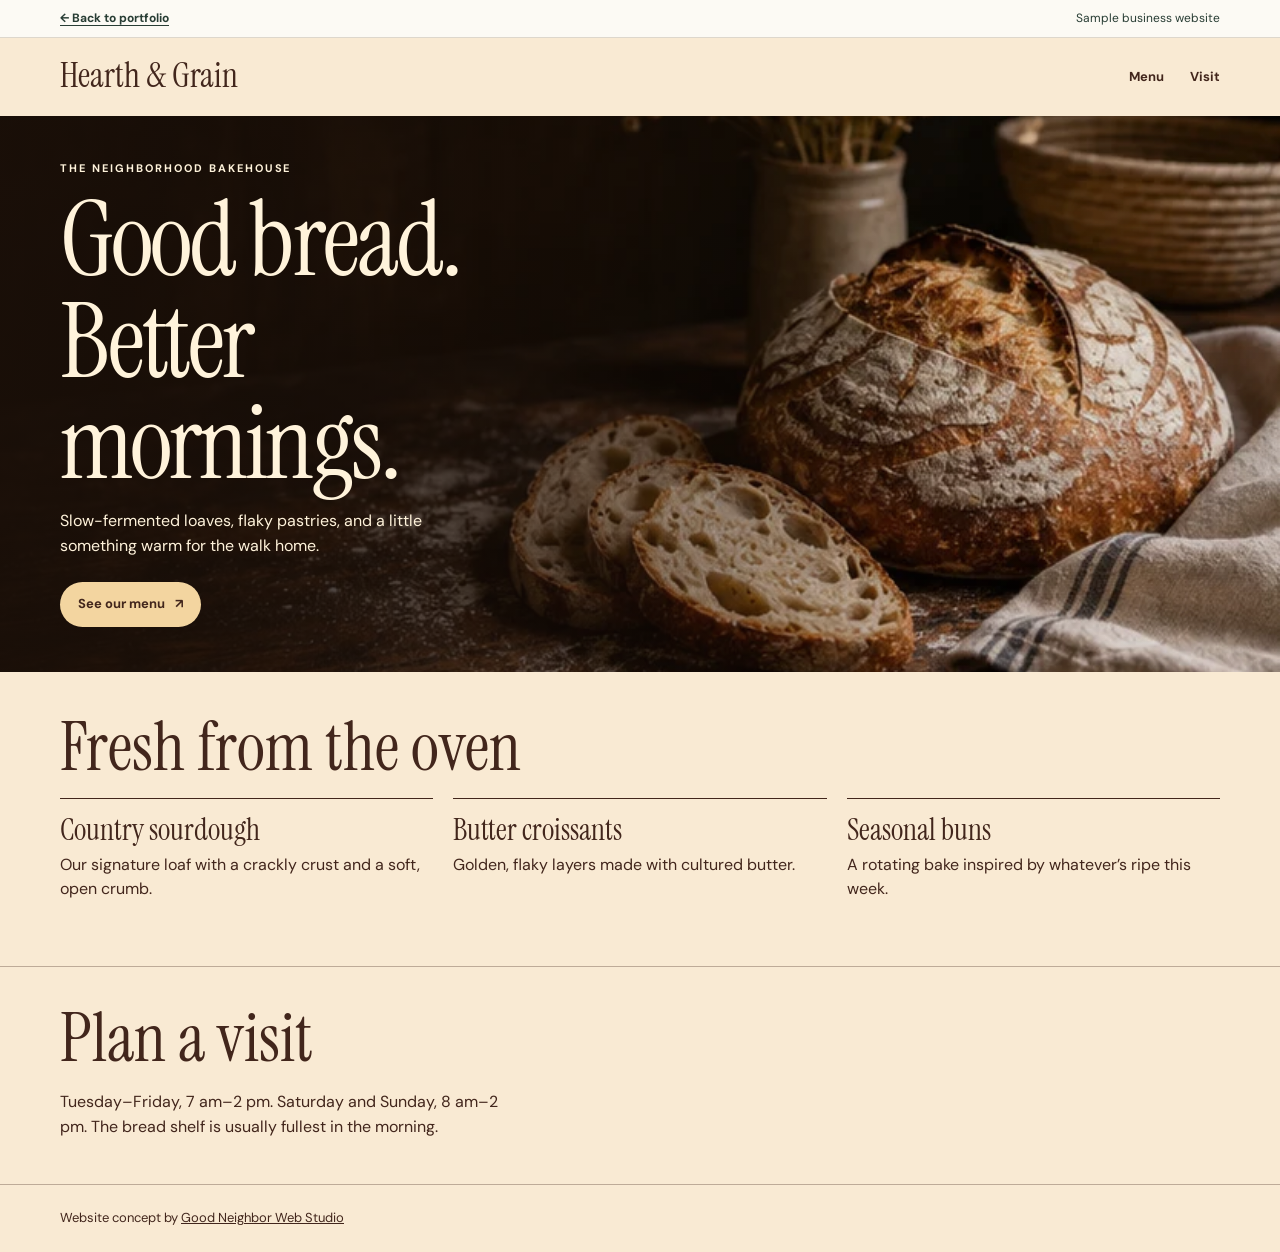
==== docs/examples/bakery.html @ e71bd466 "Build Good Neighbor Web Studio portfolio" ====
<!doctype html>
<html lang="en">
<head>
  <meta charset="utf-8">
  <meta name="viewport" content="width=device-width, initial-scale=1">
  <meta name="description" content="Hearth &amp; Grain, a artisan bakery website concept by Good Neighbor Web Studio.">
  <title>Hearth &amp; Grain | Good Neighbor Web Studio Example</title>
  <link rel="icon" href="../assets/mark.svg" type="image/svg+xml">
  <link rel="preconnect" href="https://fonts.googleapis.com">
  <link rel="preconnect" href="https://fonts.gstatic.com" crossorigin>
  <link href="https://fonts.googleapis.com/css2?family=DM+Sans:wght@400;500;600;700&amp;family=Instrument+Serif:ital@0;1&amp;display=swap" rel="stylesheet">
  <link rel="stylesheet" href="../assets/demo.css">
</head>
<body class="bakery">
  <div class="demo-banner"><a href="../#work">← Back to portfolio</a><span>Sample business website</span></div>
  <header class="wrap"><a href="./bakery.html" class="brand">Hearth &amp; Grain</a><nav aria-label="Hearth &amp; Grain navigation"><a href="#details">Menu</a><a href="#next">Visit</a></nav></header>
  <main>
    <section class="hero"><img src="../assets/bakery.webp" alt="Rustic sourdough loaf on a wooden table" width="834" height="468" fetchpriority="high"><div class="hero-copy wrap"><p class="kicker">THE NEIGHBORHOOD BAKEHOUSE</p><h1>Good bread.<br>Better mornings.</h1><p>Slow-fermented loaves, flaky pastries, and a little something warm for the walk home.</p><a class="cta" href="#details">See our menu <span aria-hidden="true">↗</span></a></div></section>
    <section class="details wrap" id="details">
      <h2>Fresh from the oven</h2>
      <div class="items">
        <article><h3>Country sourdough</h3><p>Our signature loaf with a crackly crust and a soft, open crumb.</p></article>
        <article><h3>Butter croissants</h3><p>Golden, flaky layers made with cultured butter.</p></article>
        <article><h3>Seasonal buns</h3><p>A rotating bake inspired by whatever’s ripe this week.</p></article>
      </div>
    </section>
    <section class="next" id="next"><div class="wrap"><h2>Plan a visit</h2><p>Tuesday–Friday, 7 am–2 pm. Saturday and Sunday, 8 am–2 pm. The bread shelf is usually fullest in the morning.</p></div></section>
  </main>
  <footer class="wrap">Website concept by <a href="../">Good Neighbor Web Studio</a></footer>
</body>
</html>
---- docs/assets/demo.css ----
:root { color-scheme: light; --serif:"Instrument Serif",Georgia,serif; --sans:"DM Sans",system-ui,sans-serif; }
*, *::before, *::after { box-sizing: border-box; }
html { scroll-behavior: smooth; }
body { margin: 0; background: var(--paper); color: var(--ink); font: 16px/1.55 var(--sans); }
body.bakery { --paper:#f9ead3; --ink:#42261c; --button:#7b341f; --button-ink:#fff7e8; }
body.landscaping { --paper:#eff0e7; --ink:#202e25; --button:#354f3c; --button-ink:#fff; }
body.salon { --paper:#f7e1d6; --ink:#542b28; --button:#713a36; --button-ink:#fff5ee; }
body.pilates { --paper:#eeebf4; --ink:#352849; --button:#493d61; --button-ink:#fff; }
a { color: inherit; }
a:focus-visible, summary:focus-visible { outline: 2px solid currentColor; outline-offset: 4px; }
img { display:block; max-width:100%; }
h1,h2,h3,p { margin: 0; }
h1,h2,h3 { font: 400 1em/.98 var(--serif); }
.wrap { width: min(100% - 88px, 1160px); margin-inline:auto; }
.demo-banner { background: #fcfaf4; color: #283d34; display:flex; justify-content:space-between; align-items:center; gap:10px; padding: 9px max(28px, calc((100% - 1160px) / 2)); font-size: 12px; border-bottom: 1px solid #ddd7cc; }
.demo-banner a { font-weight:700; text-underline-offset:3px; }
header { min-height: 78px; display:flex; align-items:center; justify-content:space-between; gap: 18px; }
.brand { font: 400 34px/.95 var(--serif); text-decoration:none; }
header nav { display:flex; align-items:center; gap:26px; font-size: 13px; font-weight:700; }
header nav a { text-decoration:none; }
header nav a:hover { text-decoration:underline; text-underline-offset:5px; }
.kicker { font-size: 11px; line-height: 1.4; font-weight:700; letter-spacing:.18em; text-transform:uppercase; }
h1 { font-size:clamp(62px,8.1vw,110px); letter-spacing:-.028em; margin: 13px 0 15px; }
.hero p:not(.kicker) { max-width: 34ch; }
.cta { display:inline-flex; align-items:center; gap:10px; margin-top:24px; padding:12px 18px; border-radius: 100px; background:var(--button); color:var(--button-ink); font-size:13px; font-weight:700; text-decoration:none; }
.cta:hover { text-decoration:underline; text-underline-offset:4px; }
.split { display:grid; grid-template-columns: .93fr 1.07fr; align-items: stretch; }
.split-copy { align-self:center; padding: 48px 24px 50px 0; }
.split > img { width:100%; height:100%; aspect-ratio:1.24; object-fit:cover; }
.bakery .hero { position:relative; isolation:isolate; color:#fff3db; min-height: 510px; display:grid; align-items:center; background:#322019; }
.bakery .hero img { position:absolute; inset:0; width:100%; height:100%; object-fit:cover; object-position: center 62%; z-index:-2; }
.bakery .hero::before { content:''; position:absolute; inset:0; z-index:-1; background:linear-gradient(90deg,#1a0f08ed 0%,#1a0f089e 34%,#1a0f0810 75%); }
.bakery .hero-copy { padding-block:45px; }
.bakery .hero h1 { max-width: 10ch; }
.bakery .cta { --button:#f3d5a0; --button-ink:#42261c; }
.landscaping .brand { font: 700 20px/1 var(--sans); letter-spacing:-.04em; }
.landscaping .hero h1 { font-family:var(--sans); font-weight:700; font-size:clamp(52px,6.8vw,96px); line-height:.98; letter-spacing:-.07em; }
.landscaping .split > img { border-radius: 5px; }
.salon .split { grid-template-columns: 1.07fr .93fr; border-top: 1px solid #d9b7a7; }
.salon .split-copy { padding: 40px 10px 36px 10%; }
.salon .split > img { border-radius:49% 49% 0 0 / 44% 44% 0 0; }
.salon .hero h1 { font-style: italic; }
.pilates .hero { text-align:center; padding-top: 32px; }
.pilates .hero p:not(.kicker) { margin-inline:auto; max-width: 49ch; }
.pilates .hero > img { width:100%; height:350px; object-fit:cover; object-position:center 58%; border-radius: 210px 210px 8px 8px; margin-top: 30px; }
.details { padding-block:42px 48px; }
.details h2, .next h2 { font-size:clamp(40px,5.6vw,68px); margin-bottom:18px; }
.items { display:grid; grid-template-columns:repeat(3,1fr); gap:20px; }
.items article { border-top:1px solid currentColor; padding: 16px 0; }
.items h3 { font-size:30px; margin-bottom:8px; }
.items p, .next p { max-width: 42ch; }
.next { border-block:1px solid color-mix(in srgb, currentColor 32%, transparent); padding-block:38px 45px; }
.next details { margin-top:20px; max-width:560px; }
.next summary { font-weight:700; cursor:pointer; width:fit-content; text-underline-offset:4px; }
.next details p { padding-top:10px; }
footer { padding-block: 23px; font-size:13px; }
@media (max-width: 720px) {
  .wrap { width: min(100% - 38px, 550px); }
  .demo-banner { padding-inline:19px; }
  header { min-height:65px; }
  .brand { font-size: 26px; }
  header nav { gap:12px; font-size:11px; }
  h1 { font-size: clamp(58px, 12vw, 82px); }
  .bakery .hero { min-height: 480px; }
  .bakery .hero img { object-position: 62% center; }
  .bakery .hero::before { background:linear-gradient(90deg,#1a0f08da 5%,#1a0f0890 45%,#1a0f0828); }
  .split, .salon .split { grid-template-columns:1fr; }
  .split-copy, .salon .split-copy { padding:32px 0; }
  .salon .split-copy { grid-row:1; }
  .split > img { max-height: 390px; }
  .pilates .hero > img { height:240px; border-radius: 90px 90px 8px 8px; }
  .items { grid-template-columns:1fr; gap:9px; }
}
@media (prefers-reduced-motion: reduce) {
  html { scroll-behavior:auto; }
}
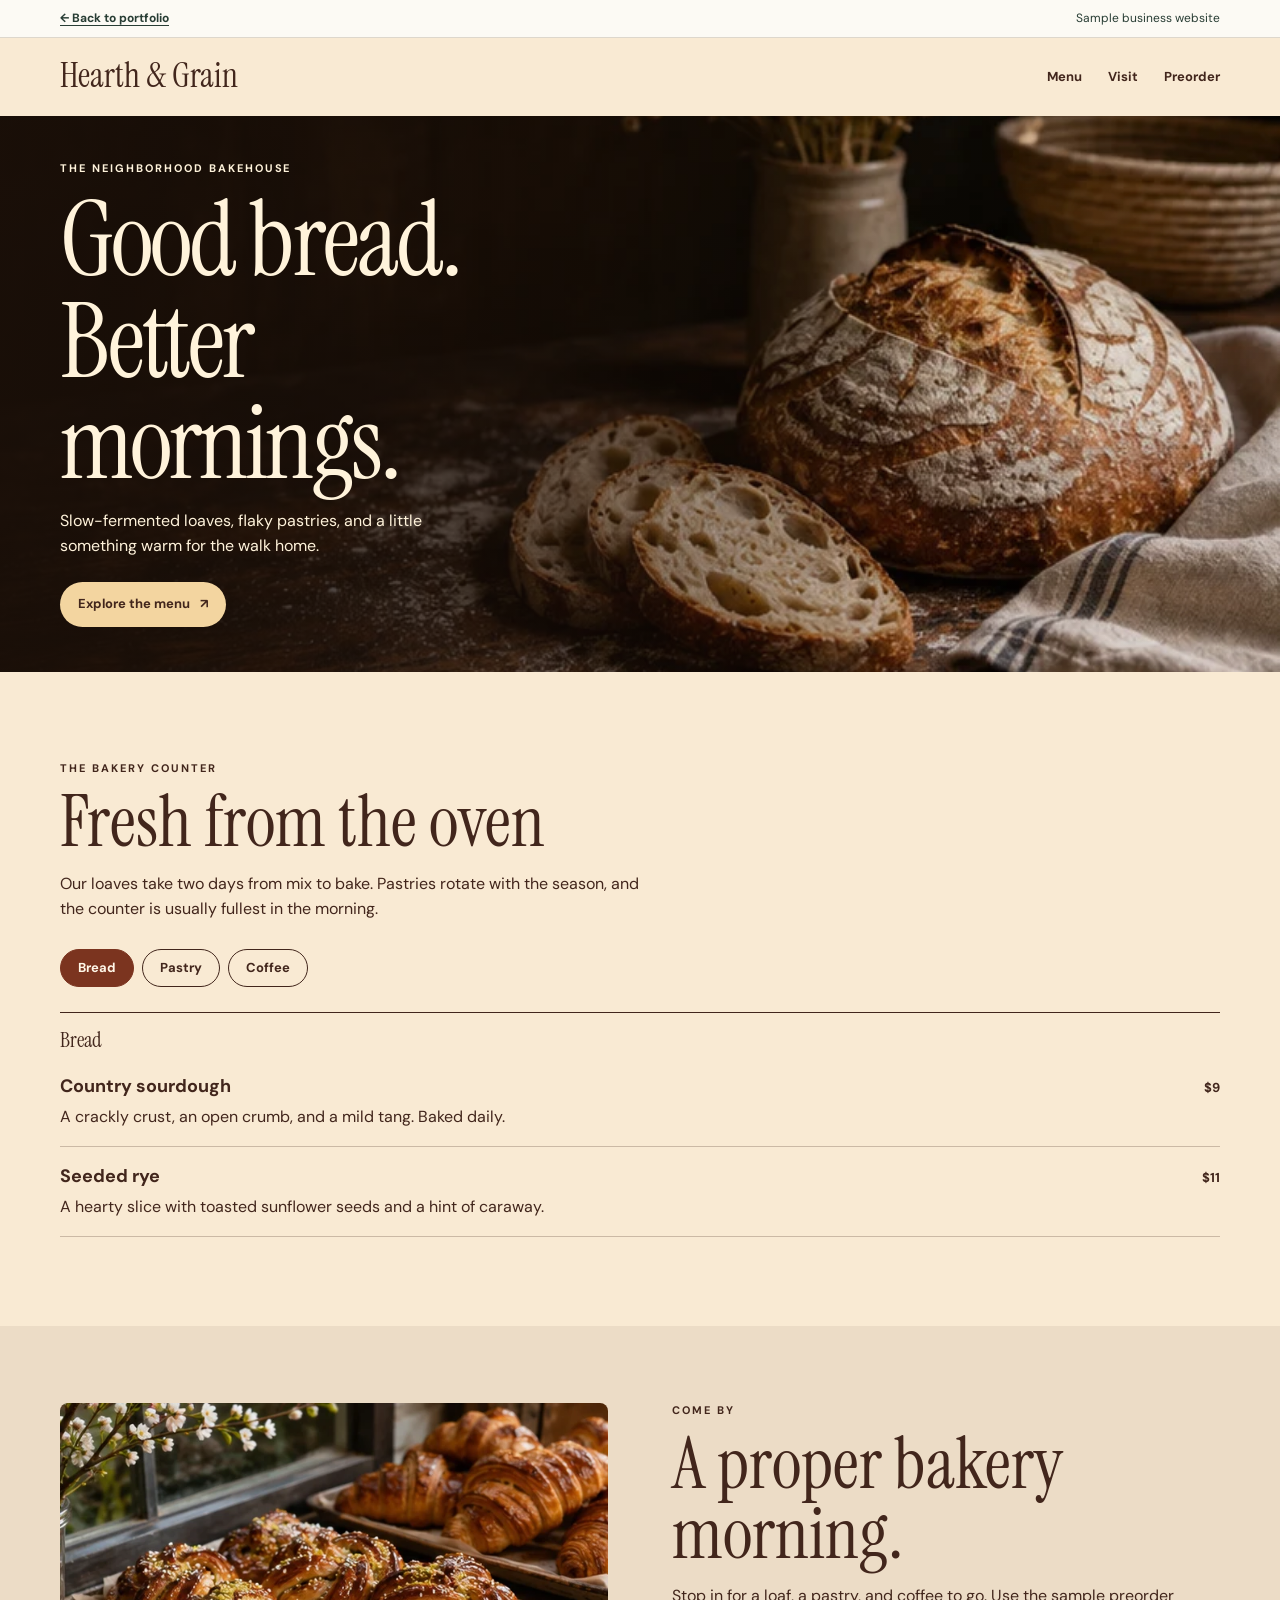
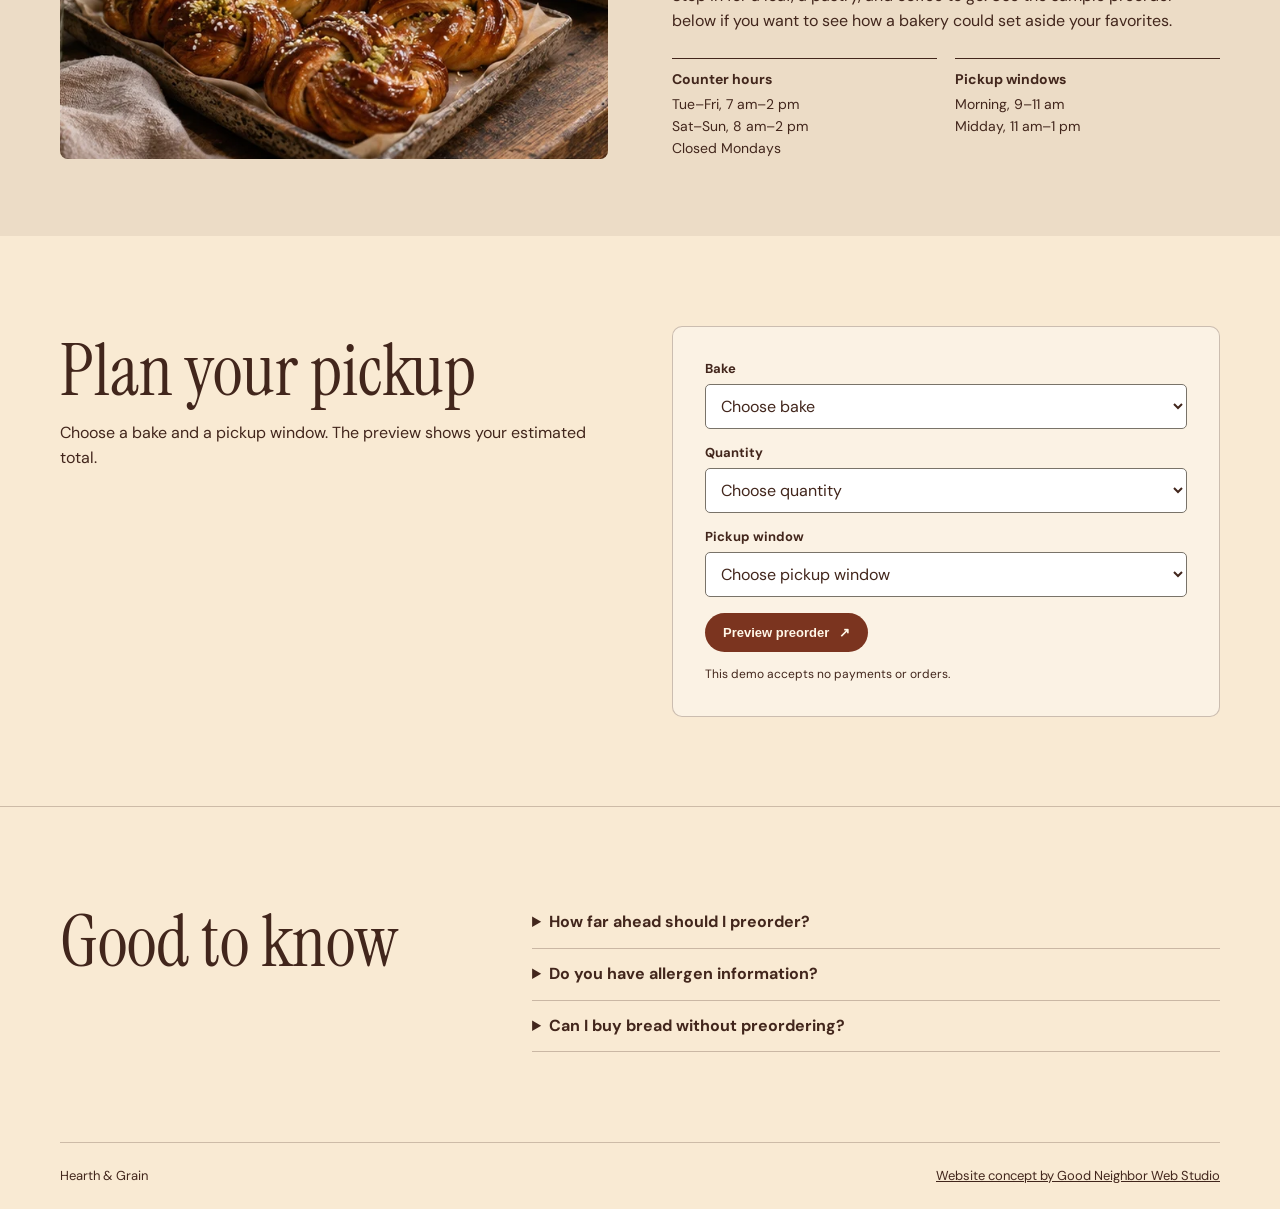
==== commit 7e83f395: "Expand portfolio demos and add a customer walkthrough" ====
--- a/docs/examples/bakery.html
+++ b/docs/examples/bakery.html
@@ -10,22 +10,74 @@
   <link rel="preconnect" href="https://fonts.gstatic.com" crossorigin>
   <link href="https://fonts.googleapis.com/css2?family=DM+Sans:wght@400;500;600;700&amp;family=Instrument+Serif:ital@0;1&amp;display=swap" rel="stylesheet">
   <link rel="stylesheet" href="../assets/demo.css">
+  <script src="../assets/demo.js" defer></script>
 </head>
 <body class="bakery">
-  <div class="demo-banner"><a href="../#work">← Back to portfolio</a><span>Sample business website</span></div>
-  <header class="wrap"><a href="./bakery.html" class="brand">Hearth &amp; Grain</a><nav aria-label="Hearth &amp; Grain navigation"><a href="#details">Menu</a><a href="#next">Visit</a></nav></header>
+  <div class="demo-banner"><a href="../index.html#work">← Back to portfolio</a><span>Sample business website</span></div>
+  <header class="wrap"><a href="./bakery.html" class="brand">Hearth &amp; Grain</a><nav aria-label="Hearth &amp; Grain navigation"><a href="#details">Menu</a><a href="#visit">Visit</a><a href="#next">Preorder</a></nav></header>
   <main>
-    <section class="hero"><img src="../assets/bakery.webp" alt="Rustic sourdough loaf on a wooden table" width="834" height="468" fetchpriority="high"><div class="hero-copy wrap"><p class="kicker">THE NEIGHBORHOOD BAKEHOUSE</p><h1>Good bread.<br>Better mornings.</h1><p>Slow-fermented loaves, flaky pastries, and a little something warm for the walk home.</p><a class="cta" href="#details">See our menu <span aria-hidden="true">↗</span></a></div></section>
+    <section class="hero"><img src="../assets/bakery.webp" alt="Rustic sourdough loaf on a wooden table" width="834" height="468" fetchpriority="high"><div class="hero-copy wrap"><p class="kicker">THE NEIGHBORHOOD BAKEHOUSE</p><h1>Good bread.<br>Better mornings.</h1><p>Slow-fermented loaves, flaky pastries, and a little something warm for the walk home.</p><a class="cta" href="#details">Explore the menu <span aria-hidden="true">↗</span></a></div></section>
     <section class="details wrap" id="details">
-      <h2>Fresh from the oven</h2>
-      <div class="items">
-        <article><h3>Country sourdough</h3><p>Our signature loaf with a crackly crust and a soft, open crumb.</p></article>
-        <article><h3>Butter croissants</h3><p>Golden, flaky layers made with cultured butter.</p></article>
-        <article><h3>Seasonal buns</h3><p>A rotating bake inspired by whatever’s ripe this week.</p></article>
+      <div class="demo-section-heading">
+        <p class="kicker">The bakery counter</p>
+        <h2>Fresh from the oven</h2>
+        <p>Our loaves take two days from mix to bake. Pastries rotate with the season, and the counter is usually fullest in the morning.</p>
+      </div>
+      <div class="menu-filters" hidden aria-label="Menu categories"><button type="button" aria-pressed="true" data-category="0">Bread</button><button type="button" aria-pressed="false" data-category="1">Pastry</button><button type="button" aria-pressed="false" data-category="2">Coffee</button></div>
+      <div class="menu-groups">
+        <div class="menu-group" data-group="0"><h3>Bread</h3>
+          <article><div><h4>Country sourdough</h4><p>A crackly crust, an open crumb, and a mild tang. Baked daily.</p></div><span>$9</span></article>
+          <article><div><h4>Seeded rye</h4><p>A hearty slice with toasted sunflower seeds and a hint of caraway.</p></div><span>$11</span></article>
+        </div>
+        <div class="menu-group" data-group="1"><h3>Pastry</h3>
+          <article><div><h4>Butter croissant</h4><p>Cultured butter folded into golden, flaky layers.</p></div><span>$4.50</span></article>
+          <article><div><h4>Cardamom bun</h4><p>A soft knot with freshly ground cardamom and a sugar glaze.</p></div><span>$5</span></article>
+        </div>
+        <div class="menu-group" data-group="2"><h3>Coffee</h3>
+          <article><div><h4>Batch brew</h4><p>A rotating single-origin coffee from our neighborhood roaster.</p></div><span>$3.50</span></article>
+          <article><div><h4>Cappuccino</h4><p>Espresso and steamed milk. Oat milk available.</p></div><span>$4.75</span></article>
+        </div>
       </div>
     </section>
-    <section class="next" id="next"><div class="wrap"><h2>Plan a visit</h2><p>Tuesday–Friday, 7 am–2 pm. Saturday and Sunday, 8 am–2 pm. The bread shelf is usually fullest in the morning.</p></div></section>
+    <section class="demo-feature" id="visit">
+      <div class="wrap feature-grid">
+        <img src="../assets/bakery-menu.webp" alt="Fresh croissants and cardamom buns on bakery trays" width="834" height="468" loading="lazy">
+        <div>
+          <p class="kicker">Come by</p>
+          <h2>A proper bakery morning.</h2>
+          <p>Stop in for a loaf, a pastry, and coffee to go. Use the sample preorder below if you want to see how a bakery could set aside your favorites.</p>
+          <dl class="demo-facts">
+          <div><dt>Counter hours</dt><dd>Tue–Fri, 7 am–2 pm<br>Sat–Sun, 8 am–2 pm<br>Closed Mondays</dd></div>
+          <div><dt>Pickup windows</dt><dd>Morning, 9–11 am<br>Midday, 11 am–1 pm</dd></div>
+          </dl>
+        </div>
+      </div>
+    </section>
+    <section class="next" id="next">
+      <div class="wrap booking-grid">
+        <div><h2>Plan your pickup</h2><p>Choose a bake and a pickup window. The preview shows your estimated total.</p></div>
+        <div class="demo-form-panel">
+          <form class="demo-form" data-result="Here’s your sample preorder." hidden>
+        <label>Bake<select name="bake" required><option value="" selected disabled>Choose bake</option><option data-price='9'>Country sourdough</option><option data-price='11'>Seeded rye</option><option data-price='4.50'>Butter croissant</option><option data-price='5'>Cardamom bun</option></select></label>
+        <label>Quantity<select name="quantity" required><option value="" selected disabled>Choose quantity</option><option>1</option><option>2</option><option>3</option><option>4</option><option>5</option><option>6</option></select></label>
+        <label>Pickup window<select name="pickup" required><option value="" selected disabled>Choose pickup window</option><option>Next open day, 9–11 am</option><option>Next open day, 11 am–1 pm</option></select></label>
+            <button type="submit" class="cta">Preview preorder <span aria-hidden="true">↗</span></button>
+          </form>
+          <div class="demo-result" role="status"></div>
+          <p class="demo-note">This demo accepts no payments or orders.</p>
+          <noscript>Enable JavaScript to try this preview.</noscript>
+        </div>
+      </div>
+    </section>
+    <section class="faq wrap">
+      <h2>Good to know</h2>
+      <div>
+        <details><summary>How far ahead should I preorder?</summary><p>For this sample menu, choose a pickup window for the next open day. Large orders typically need two days’ notice.</p></details>
+        <details><summary>Do you have allergen information?</summary><p>The bakery handles wheat, dairy, eggs, and nuts. Ask about ingredients before ordering if you have an allergy.</p></details>
+        <details><summary>Can I buy bread without preordering?</summary><p>Yes. The counter has a daily selection until it sells out.</p></details>
+      </div>
+    </section>
   </main>
-  <footer class="wrap">Website concept by <a href="../">Good Neighbor Web Studio</a></footer>
+  <footer class="wrap demo-footer"><span>Hearth &amp; Grain</span><a href="../index.html#work">Website concept by Good Neighbor Web Studio</a></footer>
 </body>
 </html>
--- a/docs/assets/demo.css
+++ b/docs/assets/demo.css
@@ -34,7 +34,7 @@
 .bakery .hero h1 { max-width: 10ch; }
 .bakery .cta { --button:#f3d5a0; --button-ink:#42261c; }
 .landscaping .brand { font: 700 20px/1 var(--sans); letter-spacing:-.04em; }
-.landscaping .hero h1 { font-family:var(--sans); font-weight:700; font-size:clamp(52px,6.8vw,96px); line-height:.98; letter-spacing:-.07em; }
+.landscaping .hero h1 { font-family:var(--sans); font-weight:700; font-size:clamp(52px,5.35vw,78px); line-height:.98; letter-spacing:-.07em; }
 .landscaping .split > img { border-radius: 5px; }
 .salon .split { grid-template-columns: 1.07fr .93fr; border-top: 1px solid #d9b7a7; }
 .salon .split-copy { padding: 40px 10px 36px 10%; }
@@ -43,17 +43,49 @@
 .pilates .hero { text-align:center; padding-top: 32px; }
 .pilates .hero p:not(.kicker) { margin-inline:auto; max-width: 49ch; }
 .pilates .hero > img { width:100%; height:350px; object-fit:cover; object-position:center 58%; border-radius: 210px 210px 8px 8px; margin-top: 30px; }
-.details { padding-block:42px 48px; }
-.details h2, .next h2 { font-size:clamp(40px,5.6vw,68px); margin-bottom:18px; }
-.items { display:grid; grid-template-columns:repeat(3,1fr); gap:20px; }
-.items article { border-top:1px solid currentColor; padding: 16px 0; }
-.items h3 { font-size:30px; margin-bottom:8px; }
-.items p, .next p { max-width: 42ch; }
-.next { border-block:1px solid color-mix(in srgb, currentColor 32%, transparent); padding-block:38px 45px; }
-.next details { margin-top:20px; max-width:560px; }
-.next summary { font-weight:700; cursor:pointer; width:fit-content; text-underline-offset:4px; }
-.next details p { padding-top:10px; }
-footer { padding-block: 23px; font-size:13px; }
+.details, .faq { padding-block: clamp(50px, 7vw, 94px); }
+.details h2, .next h2, .demo-feature h2, .faq h2 { font-size:clamp(43px,5.6vw,74px); margin-block: 10px 15px; }
+.demo-section-heading > p:last-child, .feature-grid > div > p:not(.kicker), .next p { max-width: 53ch; }
+.menu-filters { display:flex; flex-wrap:wrap; gap:8px; margin-top:28px; }
+[hidden] { display:none !important; }
+.menu-filters button {
+  border:1px solid currentColor; border-radius:100px; padding:8px 17px; background:transparent; color:var(--ink);
+  font:700 13px/1.5 var(--sans); cursor:pointer;
+}
+.menu-filters button:hover { background:color-mix(in srgb, var(--ink) 10%, transparent); }
+.menu-filters button[aria-pressed="true"] { background:var(--button); color:var(--button-ink); border-color:var(--button); }
+.menu-groups { display:grid; gap:20px; margin-top:25px; }
+.menu-group { border-top:1px solid currentColor; }
+.menu-group h3 { font-size: 21px; margin:17px 0 7px; }
+.menu-group article { display:flex; align-items:baseline; justify-content:space-between; gap:18px; padding:16px 0; border-bottom:1px solid color-mix(in srgb, currentColor 25%, transparent); }
+.menu-group h4 { font-size:18px; margin:0 0 4px; }
+.menu-group article span { flex-shrink:0; font-size:13px; font-weight:700; text-align:right; }
+.demo-feature { background:color-mix(in srgb, var(--ink) 7%, var(--paper)); padding-block:clamp(38px, 6vw, 78px); }
+.feature-grid, .booking-grid { display:grid; grid-template-columns:1fr 1fr; gap:clamp(24px, 5vw, 75px); align-items:start; }
+.feature-grid { align-items:center; }
+.feature-grid img { border-radius:8px; width:100%; height:100%; min-height:245px; object-fit:cover; }
+.demo-facts { display:grid; grid-template-columns:repeat(2, minmax(0,1fr)); gap:18px; margin:24px 0 0; }
+.demo-facts > div { border-top:1px solid currentColor; padding-top:10px; }
+.demo-facts dt { font-weight:700; font-size:14px; }
+.demo-facts dd { margin:4px 0 0; font-size:14px; }
+.next { padding-block:clamp(50px,7vw,94px); border-bottom:1px solid color-mix(in srgb, currentColor 24%, transparent); }
+.demo-form-panel { border:1px solid color-mix(in srgb, currentColor 26%, transparent); border-radius:10px; padding:clamp(18px,3vw,32px); background:color-mix(in srgb, var(--paper) 62%, white); }
+.demo-form { display:grid; gap:14px; }
+.demo-form label { font-size:13px; font-weight:700; }
+.demo-form select, .demo-form textarea { display:block; width:100%; max-width:100%; margin:5px 0 0; padding:10px 11px; border:1px solid #797369; border-radius:5px; color:var(--ink); background:white; font:400 16px/1.4 var(--sans); }
+.demo-form textarea { resize:vertical; }
+.demo-form .cta { justify-self:start; cursor:pointer; border:0; margin-top:2px; }
+.bakery .demo-form .cta { --button:#7b341f; --button-ink:#fff7e8; }
+.demo-note { margin-top:13px; font-size:12px; }
+.demo-result { overflow-wrap:anywhere; }
+.demo-result:not(:empty) { margin-top:18px; padding:14px; border-radius:6px; background:color-mix(in srgb, var(--ink) 9%, var(--paper)); }
+.demo-result p { margin-top:4px; }
+.faq { display:grid; grid-template-columns:.65fr 1fr; gap:25px; }
+.faq details { border-bottom:1px solid color-mix(in srgb, currentColor 26%, transparent); padding:13px 0; }
+.faq summary { font-weight:700; cursor:pointer; width:fit-content; text-underline-offset:4px; }
+.faq details p { padding-top:10px; max-width:48ch; }
+.demo-footer { display:flex; gap:14px; justify-content:space-between; border-top:1px solid color-mix(in srgb, currentColor 24%, transparent); padding-block:23px; font-size:13px; }
+button:focus-visible, select:focus-visible, textarea:focus-visible { outline:2px solid currentColor; outline-offset:4px; }
 @media (max-width: 720px) {
   .wrap { width: min(100% - 38px, 550px); }
   .demo-banner { padding-inline:19px; }
@@ -69,7 +101,13 @@
   .salon .split-copy { grid-row:1; }
   .split > img { max-height: 390px; }
   .pilates .hero > img { height:240px; border-radius: 90px 90px 8px 8px; }
-  .items { grid-template-columns:1fr; gap:9px; }
+  header { flex-wrap:wrap; row-gap:8px; padding-block:12px; }
+  header nav { gap:14px; }
+  .feature-grid, .booking-grid, .faq { grid-template-columns:1fr; }
+  .menu-group article { flex-direction:column; gap:4px; }
+  .menu-group article span { text-align:left; }
+  .feature-grid img { min-height:0; }
+  .demo-footer { flex-wrap:wrap; }
 }
 @media (prefers-reduced-motion: reduce) {
   html { scroll-behavior:auto; }
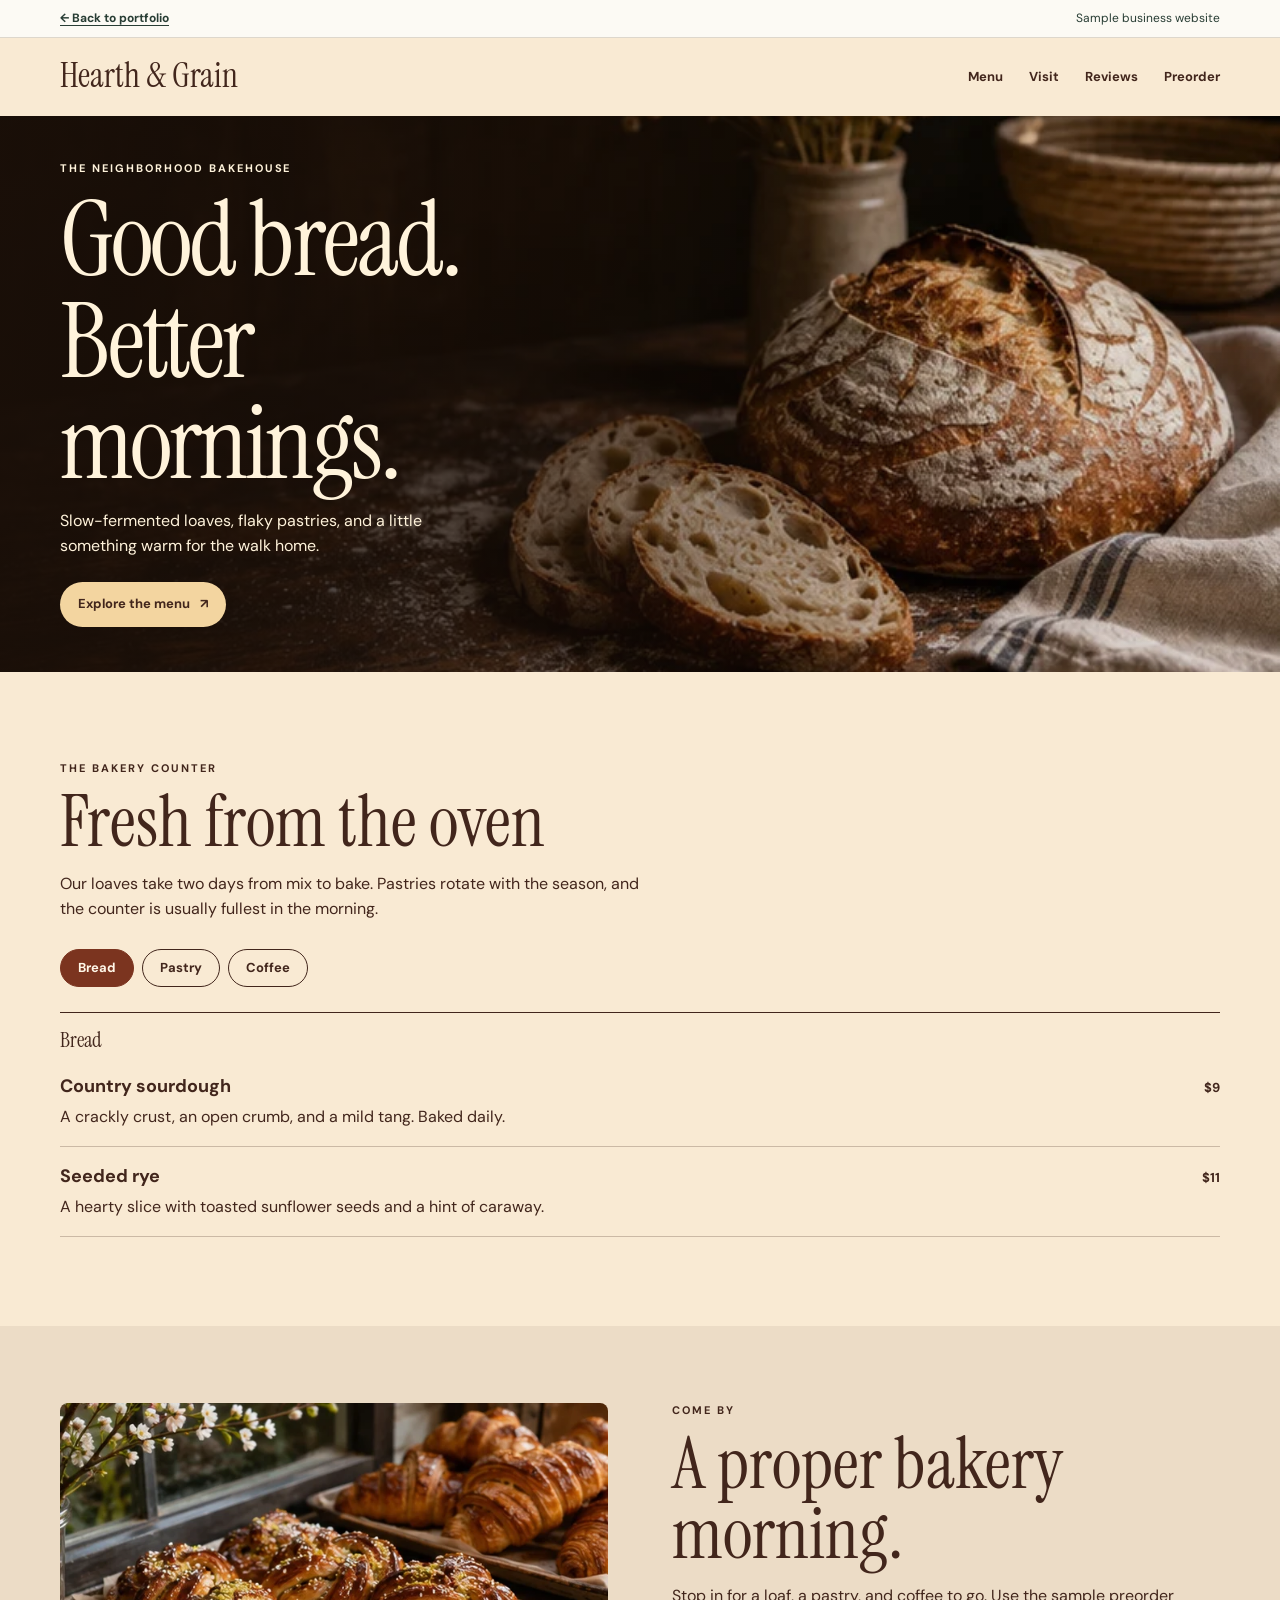
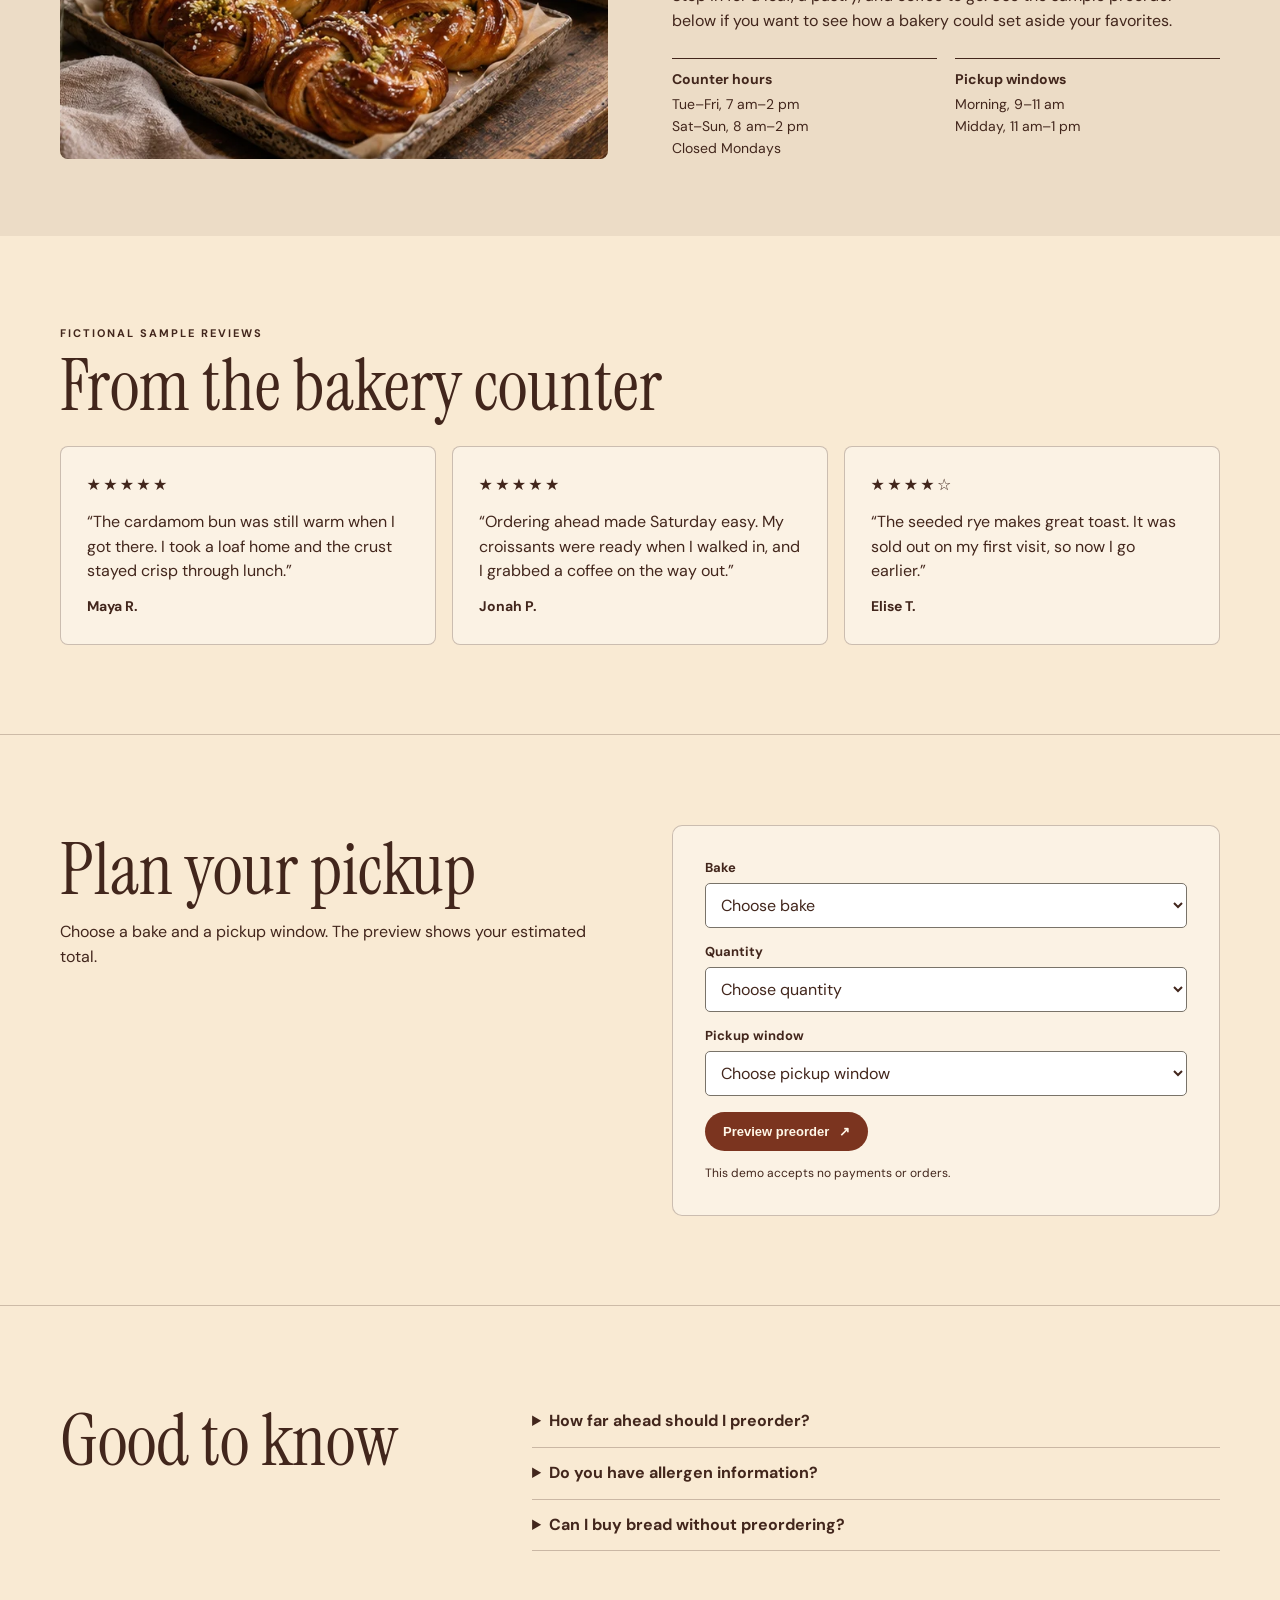
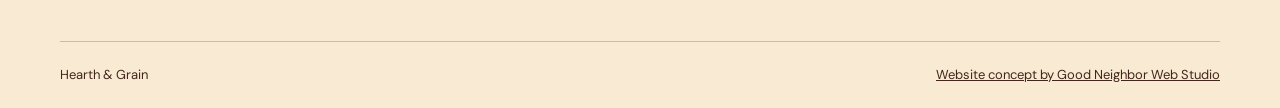
==== commit 299187ee: "Add fictional customer reviews to portfolio demos" ====
--- a/docs/examples/bakery.html
+++ b/docs/examples/bakery.html
@@ -14,7 +14,7 @@
 </head>
 <body class="bakery">
   <div class="demo-banner"><a href="../index.html#work">← Back to portfolio</a><span>Sample business website</span></div>
-  <header class="wrap"><a href="./bakery.html" class="brand">Hearth &amp; Grain</a><nav aria-label="Hearth &amp; Grain navigation"><a href="#details">Menu</a><a href="#visit">Visit</a><a href="#next">Preorder</a></nav></header>
+  <header class="wrap"><a href="./bakery.html" class="brand">Hearth &amp; Grain</a><nav aria-label="Hearth &amp; Grain navigation"><a href="#details">Menu</a><a href="#visit">Visit</a><a href="#reviews">Reviews</a><a href="#next">Preorder</a></nav></header>
   <main>
     <section class="hero"><img src="../assets/bakery.webp" alt="Rustic sourdough loaf on a wooden table" width="834" height="468" fetchpriority="high"><div class="hero-copy wrap"><p class="kicker">THE NEIGHBORHOOD BAKEHOUSE</p><h1>Good bread.<br>Better mornings.</h1><p>Slow-fermented loaves, flaky pastries, and a little something warm for the walk home.</p><a class="cta" href="#details">Explore the menu <span aria-hidden="true">↗</span></a></div></section>
     <section class="details wrap" id="details">
@@ -53,6 +53,27 @@
         </div>
       </div>
     </section>
+    <section class="reviews wrap" id="reviews" aria-labelledby="reviews-title">
+      <p class="kicker">Fictional sample reviews</p>
+      <h2 id="reviews-title">From the bakery counter</h2>
+      <div class="review-grid">
+          <figure class="review">
+            <span class="review-stars" role="img" aria-label="5 out of 5 stars">★★★★★</span>
+            <blockquote>“The cardamom bun was still warm when I got there. I took a loaf home and the crust stayed crisp through lunch.”</blockquote>
+            <figcaption>Maya R.</figcaption>
+          </figure>
+          <figure class="review">
+            <span class="review-stars" role="img" aria-label="5 out of 5 stars">★★★★★</span>
+            <blockquote>“Ordering ahead made Saturday easy. My croissants were ready when I walked in, and I grabbed a coffee on the way out.”</blockquote>
+            <figcaption>Jonah P.</figcaption>
+          </figure>
+          <figure class="review">
+            <span class="review-stars" role="img" aria-label="4 out of 5 stars">★★★★☆</span>
+            <blockquote>“The seeded rye makes great toast. It was sold out on my first visit, so now I go earlier.”</blockquote>
+            <figcaption>Elise T.</figcaption>
+          </figure>
+      </div>
+    </section>
     <section class="next" id="next">
       <div class="wrap booking-grid">
         <div><h2>Plan your pickup</h2><p>Choose a bake and a pickup window. The preview shows your estimated total.</p></div>
--- a/docs/assets/demo.css
+++ b/docs/assets/demo.css
@@ -43,8 +43,8 @@
 .pilates .hero { text-align:center; padding-top: 32px; }
 .pilates .hero p:not(.kicker) { margin-inline:auto; max-width: 49ch; }
 .pilates .hero > img { width:100%; height:350px; object-fit:cover; object-position:center 58%; border-radius: 210px 210px 8px 8px; margin-top: 30px; }
-.details, .faq { padding-block: clamp(50px, 7vw, 94px); }
-.details h2, .next h2, .demo-feature h2, .faq h2 { font-size:clamp(43px,5.6vw,74px); margin-block: 10px 15px; }
+.details, .faq, .reviews { padding-block: clamp(50px, 7vw, 94px); }
+.details h2, .next h2, .demo-feature h2, .faq h2, .reviews h2 { font-size:clamp(43px,5.6vw,74px); margin-block: 10px 15px; }
 .demo-section-heading > p:last-child, .feature-grid > div > p:not(.kicker), .next p { max-width: 53ch; }
 .menu-filters { display:flex; flex-wrap:wrap; gap:8px; margin-top:28px; }
 [hidden] { display:none !important; }
@@ -68,6 +68,16 @@
 .demo-facts > div { border-top:1px solid currentColor; padding-top:10px; }
 .demo-facts dt { font-weight:700; font-size:14px; }
 .demo-facts dd { margin:4px 0 0; font-size:14px; }
+.review-grid { display:grid; grid-template-columns:repeat(3, minmax(0, 1fr)); gap:16px; margin-top:25px; }
+.review {
+  display:flex; flex-direction:column; gap:12px; margin:0; padding:clamp(17px, 2vw, 27px);
+  border:1px solid color-mix(in srgb, currentColor 26%, transparent); border-radius:8px;
+  background:color-mix(in srgb, var(--paper) 62%, white);
+}
+.review-stars { color:var(--ink); letter-spacing:.14em; }
+.review blockquote { margin:0; }
+.review figcaption { margin-top:auto; font-size:14px; font-weight:700; }
+.reviews + .next { border-top:1px solid color-mix(in srgb, currentColor 24%, transparent); }
 .next { padding-block:clamp(50px,7vw,94px); border-bottom:1px solid color-mix(in srgb, currentColor 24%, transparent); }
 .demo-form-panel { border:1px solid color-mix(in srgb, currentColor 26%, transparent); border-radius:10px; padding:clamp(18px,3vw,32px); background:color-mix(in srgb, var(--paper) 62%, white); }
 .demo-form { display:grid; gap:14px; }
@@ -103,7 +113,7 @@
   .pilates .hero > img { height:240px; border-radius: 90px 90px 8px 8px; }
   header { flex-wrap:wrap; row-gap:8px; padding-block:12px; }
   header nav { gap:14px; }
-  .feature-grid, .booking-grid, .faq { grid-template-columns:1fr; }
+  .feature-grid, .booking-grid, .faq, .review-grid { grid-template-columns:1fr; }
   .menu-group article { flex-direction:column; gap:4px; }
   .menu-group article span { text-align:left; }
   .feature-grid img { min-height:0; }
